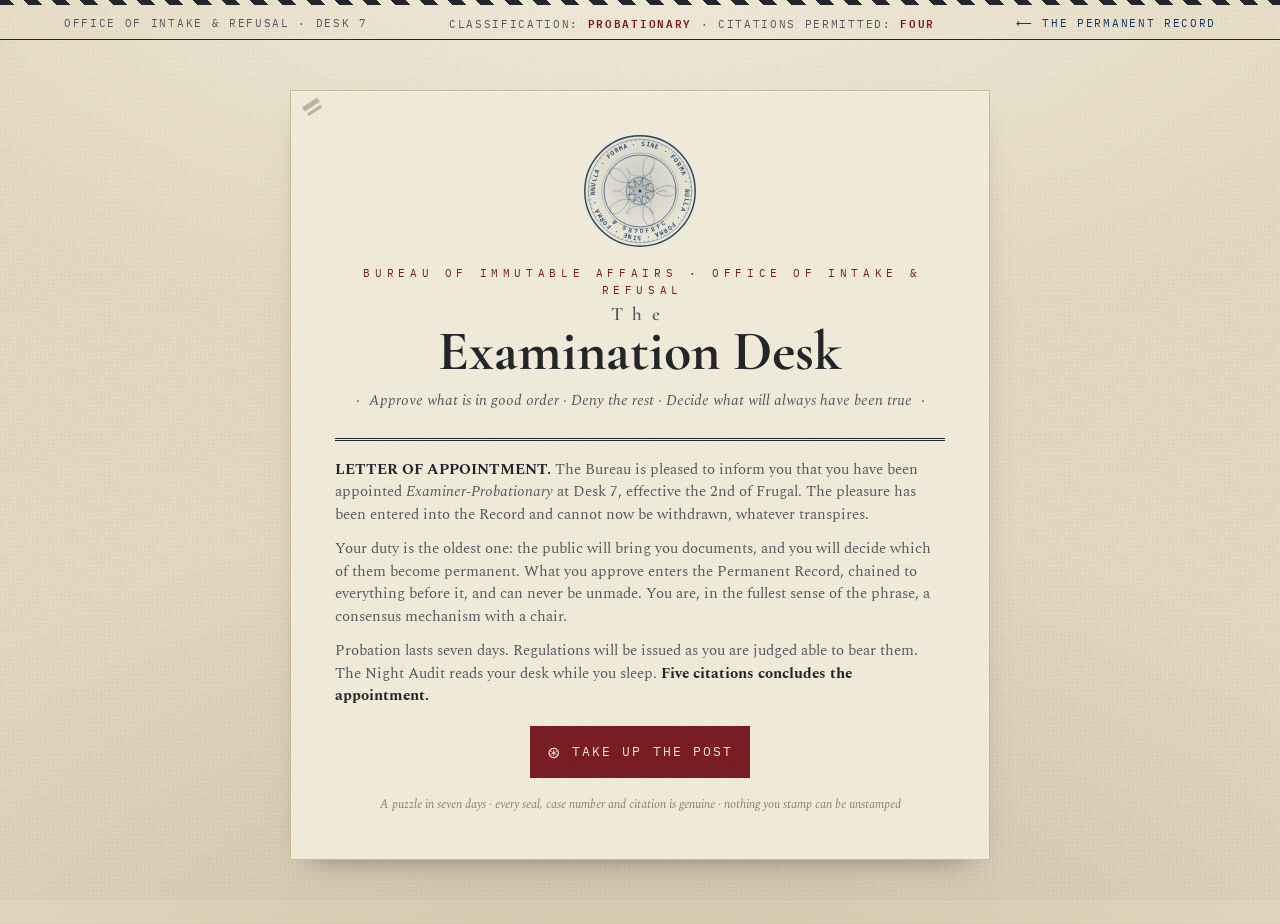
==== game.html @ d43292c6 "The Permanent Record + The Examination Desk A working toy blockchain in the costume of a government " ====
<!DOCTYPE html>
<html lang="en">
<head>
  <meta charset="UTF-8" />
  <meta name="viewport" content="width=device-width, initial-scale=1.0" />
  <title>The Examination Desk · Bureau of Immutable Affairs</title>
  <meta name="description" content="A bureaucratic puzzle game in seven days. You are the examiner at Desk 7 of the Permanent Record. Approve what is in good order. Deny the rest. Decide what will always have been true." />
  <link rel="icon" href="data:image/svg+xml,%3Csvg xmlns='http://www.w3.org/2000/svg' viewBox='0 0 24 24'%3E%3Crect x='3' y='3' width='18' height='18' fill='none' stroke='%237c1d24' stroke-width='2' rx='2'/%3E%3Cpath d='M7 12l3 3 7-7' fill='none' stroke='%237c1d24' stroke-width='2'/%3E%3C/svg%3E" />
  <link rel="stylesheet" href="styles.css" />
  <link rel="stylesheet" href="game.css" />
</head>
<body>
  <div class="grain" aria-hidden="true"></div>

  <!-- CLASSIFICATION BANNER -->
  <div class="banner">
    <div class="banner-row">
      <span>Office of Intake &amp; Refusal · Desk 7</span>
      <span>Classification: <b>Probationary</b> · Citations Permitted: <b>Four</b></span>
      <span><a class="banner-link" href="index.html">⟵ The Permanent Record</a></span>
    </div>
  </div>

  <div class="wrap g-wrap">

    <!-- ═══════════════ TITLE ═══════════════ -->
    <section class="screen active" id="scr-title">
      <div class="title-card sheet">
        <div class="title-crest" id="title-crest" aria-hidden="true"></div>
        <p class="eyebrow">Bureau of Immutable Affairs · Office of Intake &amp; Refusal</p>
        <h1 class="title-h1"><span class="the">The</span>Examination Desk</h1>
        <p class="motto">Approve what is in good order · Deny the rest · Decide what will always have been true</p>

        <div class="title-letter">
          <p><b>LETTER OF APPOINTMENT.</b> The Bureau is pleased to inform you that you have
          been appointed <i>Examiner-Probationary</i> at Desk 7, effective the 2nd of Frugal.
          The pleasure has been entered into the Record and cannot now be withdrawn, whatever
          transpires.</p>
          <p>Your duty is the oldest one: the public will bring you documents, and you will
          decide which of them become permanent. What you approve enters the Permanent Record,
          chained to everything before it, and can never be unmade. You are, in the fullest
          sense of the phrase, a consensus mechanism with a chair.</p>
          <p>Probation lasts seven days. Regulations will be issued as you are judged able to
          bear them. The Night Audit reads your desk while you sleep. <b>Five citations
          concludes the appointment.</b></p>
        </div>

        <div class="title-actions">
          <button class="btn btn-primary title-btn" id="btn-new"><span class="stamp-ico">⊛</span> Take Up the Post</button>
          <button class="btn title-btn" id="btn-continue" style="display:none">⤷ Resume Posting</button>
        </div>
        <p class="title-fine">A puzzle in seven days · every seal, case number and citation is genuine · nothing you stamp can be unstamped</p>
      </div>
    </section>

    <!-- ═══════════════ MORNING MEMO ═══════════════ -->
    <section class="screen" id="scr-memo">
      <div class="memo-sheet sheet">
        <div class="form-head">
          <div class="form-no" id="memo-date">DAY 1</div>
          <div class="form-title">Memorandum to Desk 7</div>
          <div class="form-sub" id="memo-from">Office of Conformity</div>
        </div>
        <div class="memo-subject">RE: <span id="memo-subject"></span></div>
        <div class="memo-body" id="memo-body"></div>
        <button class="btn btn-primary" id="memo-go"><span class="stamp-ico">⊛</span> Open the Wicket</button>
      </div>
    </section>

    <!-- ═══════════════ THE DESK ═══════════════ -->
    <section class="screen" id="scr-desk">
      <div class="hud">
        <div class="hud-cell"><span class="hud-k" id="hud-day">DAY 1 OF 7</span><span class="hud-v" id="hud-date"></span></div>
        <div class="hud-cell"><span class="hud-k">Queue</span><span class="hud-v" id="hud-queue"></span></div>
        <div class="hud-cell"><span class="hud-k">Commendations</span><span class="hud-v" id="hud-comm">0</span></div>
        <div class="hud-cell"><span class="hud-k">Citations</span><span class="hud-v" id="hud-cite"></span></div>
      </div>

      <div class="desk">
        <!-- THE COUNTER: the caller and their papers -->
        <div class="counter">
          <div class="caller" id="caller">
            <div class="caller-crest" id="caller-crest" aria-hidden="true"></div>
            <div class="caller-id">
              <div class="caller-name" id="caller-name"></div>
              <div class="caller-sub" id="caller-sub"></div>
            </div>
            <div class="dialogue" id="dialogue"></div>
          </div>
          <div id="docwrap"></div>
          <div class="slip" id="slip"></div>
        </div>

        <!-- YOUR SIDE OF THE WICKET -->
        <aside class="tools">
          <div class="tools-sheet sheet">
            <div class="tabs" id="tabs"></div>
            <div class="tabpanel" id="tabpanel"></div>
          </div>
          <div class="stampbar" id="stampbar">
            <button class="btn stamp-btn stamp-approve" id="btn-approve">⊛ APPROVE<small>enter into the Record</small></button>
            <button class="btn stamp-btn stamp-deny" id="btn-deny">✕ DENY<small>state your grounds</small></button>
          </div>
        </aside>
      </div>

      <!-- GROUNDS OF REFUSAL -->
      <div class="grounds" id="grounds" role="dialog" aria-label="Grounds of refusal">
        <div class="grounds-card sheet">
          <div class="form-head">
            <div class="form-no">FORM RX-2 · REFUSAL</div>
            <div class="form-title">State the Grounds</div>
            <div class="form-sub">A refusal without grounds is merely a mood, and moods are not filed.</div>
          </div>
          <div class="grounds-list" id="grounds-list"></div>
        </div>
      </div>
    </section>

    <!-- ═══════════════ CLOSE OF BUSINESS ═══════════════ -->
    <section class="screen" id="scr-summary">
      <div class="memo-sheet sheet">
        <div class="form-head">
          <div class="form-no" id="sum-date"></div>
          <div class="form-title" id="sum-title">Close of Business</div>
          <div class="form-sub">The Night Audit will now read your desk. Sleep is permitted but recorded.</div>
        </div>
        <div class="process-stats sum-stats" id="sum-stats"></div>
        <div class="memo-body" id="sum-body"></div>
        <button class="btn btn-primary" id="sum-next"><span class="stamp-ico">☾</span> Retire for the Night</button>
      </div>
    </section>

    <!-- ═══════════════ ENDING ═══════════════ -->
    <section class="screen" id="scr-ending">
      <div class="ending-sheet sheet">
        <div class="ending-head">
          <div class="form-no" id="end-no">ENDING</div>
          <h2 class="ending-title" id="end-title"></h2>
        </div>
        <div class="ending-body" id="end-body"></div>
        <div class="ending-epilogue" id="end-epilogue"></div>
        <div class="title-actions">
          <button class="btn" id="end-relive">↻ Relive the Final Day</button>
          <button class="btn btn-danger" id="end-again">⚠ Begin the Probation Again</button>
        </div>
        <p class="title-fine">Filed in perpetuity · witnessed by no one · this ending is valid only in the presence of all other endings</p>
      </div>
    </section>

  </div>

  <script src="src/sha256.js"></script>
  <script src="src/seal.js"></script>
  <script src="src/game/story.js"></script>
  <script src="src/game/engine.js"></script>
  <script src="src/game/ui.js"></script>
</body>
</html>
---- styles.css ----
/* =============================================================================
 * THE PERMANENT RECORD — Bureau of Immutable Affairs
 * styles.css : the house style of a government that has never thrown anything
 * away. Aged manila, three authorised inks, engraved type, rubber stamps.
 * ===========================================================================*/

@import url('https://fonts.googleapis.com/css2?family=Cormorant+Garamond:ital,wght@0,500;0,600;0,700;1,500&family=Spectral:ital,wght@0,400;0,500;0,600;1,400&family=Special+Elite&family=IBM+Plex+Mono:wght@400;500;600&display=swap');

:root {
  --paper:      #e9dec6;
  --paper-2:    #f1e9d4;
  --paper-3:    #f6f0df;
  --paper-edge: #cdbf9c;
  --ink:        #23262b;
  --ink-soft:   #565a60;
  --ink-faint:  #8b8472;
  --seal-red:   #7c1d24;
  --seal-red-2: #9b2226;
  --ministry:   #15375f;
  --green-ok:   #2f4733;
  --rule:       rgba(35, 38, 43, 0.22);
  --rule-soft:  rgba(35, 38, 43, 0.12);
  --line:       #cabb95;

  --display: 'Cormorant Garamond', 'Hoefler Text', Georgia, serif;
  --serif:   'Spectral', Georgia, 'Times New Roman', serif;
  --type:    'Special Elite', 'Courier New', monospace;
  --mono:    'IBM Plex Mono', 'Courier New', monospace;
}

* { box-sizing: border-box; }

html { -webkit-text-size-adjust: 100%; }

body {
  margin: 0;
  font-family: var(--serif);
  color: var(--ink);
  line-height: 1.55;
  background-color: var(--paper);
  background-image:
    radial-gradient(120% 80% at 50% -10%, rgba(255,251,238,0.7), rgba(255,251,238,0) 60%),
    radial-gradient(140% 120% at 50% 120%, rgba(70,55,25,0.16), rgba(70,55,25,0) 55%),
    repeating-linear-gradient(0deg, rgba(120,100,60,0.035) 0 1px, transparent 1px 4px),
    repeating-linear-gradient(90deg, rgba(120,100,60,0.035) 0 1px, transparent 1px 4px);
  min-height: 100vh;
}

/* Paper grain, fixed over everything ---------------------------------------*/
.grain {
  position: fixed; inset: 0; z-index: 9000; pointer-events: none;
  opacity: 0.5; mix-blend-mode: multiply;
  background-image: url("data:image/svg+xml,%3Csvg xmlns='http://www.w3.org/2000/svg' width='160' height='160'%3E%3Cfilter id='n'%3E%3CfeTurbulence type='fractalNoise' baseFrequency='0.8' numOctaves='2' stitchTiles='stitch'/%3E%3CfeColorMatrix type='saturate' values='0'/%3E%3C/filter%3E%3Crect width='100%25' height='100%25' filter='url(%23n)' opacity='0.4'/%3E%3C/svg%3E");
}

::selection { background: rgba(124, 29, 36, 0.22); }

.wrap { max-width: 1200px; margin: 0 auto; padding: 0 24px 64px; }

/* === CLASSIFICATION BANNER ================================================ */
.banner {
  border-bottom: 1.5px solid var(--ink);
  background:
    repeating-linear-gradient(45deg, var(--ink) 0 10px, transparent 10px 20px) top / 100% 5px no-repeat;
  padding-top: 8px;
}
.banner-row {
  max-width: 1200px; margin: 0 auto; padding: 7px 24px;
  display: flex; justify-content: space-between; gap: 16px; flex-wrap: wrap;
  font-family: var(--mono); font-size: 10.5px; letter-spacing: 0.16em;
  text-transform: uppercase; color: var(--ink-soft);
}
.banner-row b { color: var(--seal-red); font-weight: 600; }

/* === MASTHEAD ============================================================= */
.masthead {
  display: grid; grid-template-columns: auto 1fr auto; align-items: center;
  gap: 28px; padding: 30px 0 18px; border-bottom: 3px double var(--ink);
  position: relative;
}
.crest { width: 116px; height: 116px; flex: none; animation: emboss-in 1s ease both; }
.crest .seal { width: 100%; height: 100%; }

.masthead-mid { text-align: center; animation: fade-up 0.8s 0.05s ease both; }
.eyebrow {
  font-family: var(--mono); font-size: 11px; letter-spacing: 0.42em;
  text-transform: uppercase; color: var(--seal-red); margin: 0 0 6px;
  padding-left: 0.42em;
}
.masthead h1 {
  font-family: var(--display); font-weight: 700; font-size: clamp(34px, 6vw, 64px);
  line-height: 0.95; letter-spacing: 0.01em; margin: 0; color: var(--ink);
}
.masthead h1 .the { display: block; font-size: 0.34em; letter-spacing: 0.5em;
  font-weight: 600; color: var(--ink-soft); margin-bottom: 2px; }
.motto {
  font-style: italic; font-size: 15px; color: var(--ink-soft); margin: 10px 0 0;
  font-family: var(--serif);
}
.motto::before, .motto::after { content: '·'; margin: 0 0.6em; color: var(--seal-red); }

.dossier {
  text-align: right; font-family: var(--mono); font-size: 10.5px;
  letter-spacing: 0.12em; color: var(--ink-soft); line-height: 1.9;
  text-transform: uppercase; animation: fade-up 0.8s 0.12s ease both;
}
.dossier .k { color: var(--ink-faint); }
.dossier .v { color: var(--ink); }

@media (max-width: 720px) {
  .masthead { grid-template-columns: 1fr; justify-items: center; text-align: center;
    gap: 16px; padding: 24px 0 16px; }
  .crest { width: 94px; height: 94px; }
  .dossier { text-align: center; }
  .banner-row { justify-content: center; }
}

/* === NOW-SERVING TICKER =================================================== */
.ticker {
  margin-top: 14px; border: 1px solid var(--ink); background: var(--ink);
  color: var(--paper-2); overflow: hidden; white-space: nowrap;
  font-family: var(--mono); font-size: 11px; letter-spacing: 0.22em;
  text-transform: uppercase; animation: fade-up 0.8s 0.18s ease both;
}
.ticker-track { display: inline-block; padding: 7px 0; animation: ticker 26s linear infinite; }
.ticker-track span { padding: 0 2.5em; }
.ticker-track span::after { content: '✦'; margin-left: 2.5em; color: var(--seal-red-2); }

/* === VACANCY NOTICE (the game) ============================================ */
.vacancy {
  display: flex; align-items: center; gap: 16px; margin-top: 14px;
  border: 1.5px dashed var(--seal-red); background: rgba(124,29,36,0.05);
  padding: 12px 16px; text-decoration: none; color: var(--ink);
  transition: background 0.2s, box-shadow 0.2s, transform 0.08s;
  animation: fade-up 0.8s 0.2s ease both;
}
.vacancy:hover { background: rgba(124,29,36,0.1); box-shadow: 3px 3px 0 var(--ink); transform: translate(-1px,-1px); }
.vacancy-stamp {
  flex: none; font-family: var(--type); font-size: 14px; letter-spacing: 0.08em;
  color: var(--seal-red); border: 2.5px solid var(--seal-red); border-radius: 3px;
  padding: 4px 10px; transform: rotate(-6deg); box-shadow: 0 0 0 1.5px var(--seal-red) inset;
  opacity: 0.85; mix-blend-mode: multiply;
}
.vacancy-text { font-size: 13px; color: var(--ink-soft); line-height: 1.5; }
.vacancy-text b { color: var(--ink); }
.vacancy-text i { color: var(--seal-red); white-space: nowrap; }

/* === MAIN LAYOUT ========================================================== */
.cols {
  display: grid; grid-template-columns: 408px 1fr; gap: 38px; margin-top: 36px;
  align-items: start;
}
@media (max-width: 980px) { .cols { grid-template-columns: 1fr; gap: 30px; } }

/* === INTAKE / FORM ======================================================== */
.intake {
  position: sticky; top: 18px; animation: fade-up 0.8s 0.22s ease both;
}
@media (max-width: 980px) { .intake { position: static; } }

.sheet {
  background: var(--paper-3); border: 1px solid var(--paper-edge);
  box-shadow: 0 1px 0 rgba(255,255,255,0.6) inset, 0 14px 30px -22px rgba(40,30,10,0.7);
  padding: 22px 22px 26px; position: relative;
}
.sheet::after { /* faint corner staple */
  content: ''; position: absolute; top: 11px; left: 11px; width: 18px; height: 5px;
  background: var(--ink-faint); transform: rotate(-32deg); opacity: 0.5;
  box-shadow: 0 7px 0 -1px var(--ink-faint);
}

.form-head { border-bottom: 1.5px solid var(--ink); padding-bottom: 10px; margin-bottom: 6px; }
.form-no { font-family: var(--mono); font-size: 11px; letter-spacing: 0.2em;
  color: var(--seal-red); text-transform: uppercase; }
.form-title { font-family: var(--display); font-weight: 600; font-size: 23px;
  line-height: 1.05; margin: 3px 0 2px; }
.form-sub { font-size: 12px; color: var(--ink-soft); font-style: italic; }

.box { padding: 13px 0 11px; border-bottom: 1px dashed var(--rule-soft); }
.box:last-of-type { border-bottom: none; }
.box > label, .box-label {
  display: flex; align-items: baseline; gap: 8px; margin-bottom: 7px;
  font-family: var(--mono); font-size: 10.5px; letter-spacing: 0.14em;
  text-transform: uppercase; color: var(--ink-soft);
}
.box-num {
  font-weight: 600; color: var(--paper-3); background: var(--ink);
  padding: 1px 6px; letter-spacing: 0.1em; flex: none;
}

input[type="text"], select, textarea {
  width: 100%; font-family: var(--type); font-size: 16px; color: var(--ink);
  background: transparent; border: none; border-bottom: 1.5px solid var(--rule);
  padding: 5px 2px; border-radius: 0; outline: none;
  transition: border-color 0.2s, background 0.2s;
}
textarea { resize: vertical; min-height: 78px; line-height: 1.6;
  background-image: repeating-linear-gradient(transparent 0 27px, var(--rule-soft) 27px 28px);
  border: 1px solid var(--rule); padding: 4px 7px; }
input[type="text"]:focus, select:focus, textarea:focus {
  border-color: var(--seal-red); background: rgba(124,29,36,0.04);
}
input::placeholder, textarea::placeholder { color: var(--ink-faint); font-style: italic; }

select { -webkit-appearance: none; appearance: none; cursor: pointer;
  background-image: url("data:image/svg+xml,%3Csvg xmlns='http://www.w3.org/2000/svg' width='12' height='8'%3E%3Cpath d='M0 0l6 8 6-8z' fill='%237c1d24'/%3E%3C/svg%3E");
  background-repeat: no-repeat; background-position: right 4px center; padding-right: 22px; }

.affirm { display: flex; gap: 9px; align-items: flex-start; margin-top: 4px;
  font-size: 12.5px; color: var(--ink-soft); cursor: pointer; line-height: 1.45; }
.affirm input { appearance: none; -webkit-appearance: none; flex: none;
  width: 15px; height: 15px; border: 1.5px solid var(--ink); margin-top: 2px;
  cursor: pointer; background: var(--paper-3); position: relative; }
.affirm input:checked::after { content: '✕'; position: absolute; inset: -3px 0 0;
  text-align: center; font-family: var(--type); color: var(--seal-red); font-size: 16px; }

.row-2 { display: grid; grid-template-columns: 1fr 1fr; gap: 16px; }

.clearance-note { font-size: 11.5px; font-style: italic; color: var(--ink-faint);
  margin-top: 6px; min-height: 1.4em; }

/* === BUTTONS ============================================================== */
.btn {
  font-family: var(--mono); font-size: 12px; letter-spacing: 0.16em;
  text-transform: uppercase; cursor: pointer; border: 1.5px solid var(--ink);
  background: var(--paper-2); color: var(--ink); padding: 11px 16px;
  transition: transform 0.08s, background 0.2s, color 0.2s, box-shadow 0.2s;
}
.btn:hover { box-shadow: 3px 3px 0 var(--ink); transform: translate(-1px,-1px); }
.btn:active { transform: translate(1px,1px); box-shadow: 0 0 0 var(--ink); }
.btn:disabled { opacity: 0.45; cursor: not-allowed; box-shadow: none; transform: none; }

.btn-primary {
  width: 100%; margin-top: 16px; padding: 15px; font-size: 13px;
  background: var(--seal-red); color: var(--paper-3); border-color: var(--seal-red);
  display: flex; align-items: center; justify-content: center; gap: 10px;
}
.btn-primary:hover { box-shadow: 3px 3px 0 var(--ink); background: var(--seal-red-2); }
.btn-primary .stamp-ico { font-size: 16px; }

.btn-mini { padding: 7px 11px; font-size: 10.5px; }
.btn-ghost { background: transparent; }
.btn-danger { border-color: var(--seal-red); color: var(--seal-red); background: transparent; }
.btn-danger:hover { background: var(--seal-red); color: var(--paper-3); box-shadow: 3px 3px 0 var(--ink); }

.helper-row { display: flex; gap: 9px; margin-top: 11px; flex-wrap: wrap; }

/* === THE RECORD =========================================================== */
.record-head {
  display: flex; align-items: flex-end; justify-content: space-between;
  gap: 16px; border-bottom: 3px double var(--ink); padding-bottom: 12px;
  flex-wrap: wrap; animation: fade-up 0.8s 0.26s ease both;
}
.record-head h2 { font-family: var(--display); font-weight: 700;
  font-size: clamp(26px, 4vw, 40px); margin: 0; line-height: 1; }
.record-head .sub { font-family: var(--mono); font-size: 10.5px;
  letter-spacing: 0.18em; text-transform: uppercase; color: var(--ink-soft); margin-top: 5px; }

.verdict {
  display: inline-flex; align-items: center; gap: 9px; font-family: var(--mono);
  font-size: 11px; letter-spacing: 0.14em; text-transform: uppercase;
  border: 1.5px solid currentColor; padding: 7px 12px; font-weight: 600;
}
.verdict .dot { width: 8px; height: 8px; border-radius: 50%; background: currentColor; }
.verdict.good { color: var(--green-ok); }
.verdict.good .dot { animation: pulse 2.4s ease-in-out infinite; }
.verdict.bad { color: var(--seal-red-2); animation: alarm 0.9s steps(2) infinite; }

.toolbar { display: flex; gap: 9px; flex-wrap: wrap; margin: 16px 0 8px; align-items: center; }
.toolbar .count { font-family: var(--mono); font-size: 11px; color: var(--ink-soft);
  letter-spacing: 0.08em; margin-right: auto; }

/* === DOCUMENT CARD ======================================================== */
.docs { display: flex; flex-direction: column; gap: 26px; margin-top: 18px; }

.document {
  position: relative; background: var(--paper-2);
  border: 1px solid var(--paper-edge); border-left: 5px solid var(--ministry);
  padding: 20px 22px 16px 24px;
  box-shadow: 0 1px 0 rgba(255,255,255,0.55) inset, 0 18px 34px -26px rgba(40,30,10,0.85);
  animation: file-in 0.6s cubic-bezier(0.2,0.8,0.25,1) both;
}
.document.genesis { border-left-color: var(--seal-red); background: var(--paper-3); }
.document.void { border-left-color: var(--seal-red-2);
  background: repeating-linear-gradient(135deg, rgba(155,34,38,0.06) 0 16px, rgba(155,34,38,0.11) 16px 32px), var(--paper-2); }

/* binder-hole perforation along the top */
.document::before {
  content: ''; position: absolute; top: 7px; left: 24px; right: 18px; height: 6px;
  background-image: radial-gradient(circle 3px, rgba(35,38,43,0.4) 96%, transparent 100%);
  background-size: 26px 6px; background-repeat: repeat-x; opacity: 0.5;
}

.doc-top { display: flex; justify-content: space-between; align-items: flex-start;
  gap: 14px; margin: 8px 0 12px; }
.doc-id { font-family: var(--mono); font-weight: 600; font-size: 19px; letter-spacing: 0.04em; }
.doc-id small { display: block; font-size: 10px; letter-spacing: 0.2em;
  color: var(--ink-soft); text-transform: uppercase; font-weight: 400; }
.doc-clearance { font-family: var(--mono); font-size: 10px; letter-spacing: 0.14em;
  text-transform: uppercase; text-align: right; color: var(--ink-soft); }
.doc-clearance b { display: block; color: var(--ministry); font-size: 12px; letter-spacing: 0.1em; }
.document.genesis .doc-clearance b { color: var(--seal-red); }

.doc-body { display: grid; grid-template-columns: 1fr 152px; gap: 22px; align-items: start; }
@media (max-width: 560px) { .doc-body { grid-template-columns: 1fr; } .doc-seal { justify-self: center; } }

.field { margin-bottom: 11px; }
.field .lab { font-family: var(--mono); font-size: 9.5px; letter-spacing: 0.16em;
  text-transform: uppercase; color: var(--ink-faint); display: block; margin-bottom: 2px; }
.field .val { font-family: var(--type); font-size: 15.5px; color: var(--ink); }
.field .val.req { color: var(--ministry); }
.document.genesis .field .val.req { color: var(--seal-red); }

/* editable particulars — "unauthorised amendment" affordance */
.particulars {
  font-family: var(--type); font-size: 14.5px; line-height: 1.65; color: var(--ink);
  border: 1px dashed transparent; padding: 4px 6px; margin: 0 -6px;
  border-radius: 2px; transition: border-color 0.2s, background 0.2s; outline: none;
}
.particulars:hover { border-color: var(--rule-soft); }
.particulars:focus { border-color: var(--seal-red); background: rgba(124,29,36,0.05); }
.amend-hint { font-family: var(--mono); font-size: 9px; letter-spacing: 0.12em;
  text-transform: uppercase; color: var(--ink-faint); margin-top: 3px; opacity: 0; transition: opacity 0.2s; }
.particulars:hover ~ .amend-hint, .particulars:focus ~ .amend-hint { opacity: 0.8; }

.doc-seal { display: flex; flex-direction: column; align-items: center; gap: 8px; }
.seal-fig { display: flex; flex-direction: column; align-items: center; gap: 5px; margin: 0;
  padding: 6px; border: 1px solid transparent; border-radius: 3px;
  transition: background 0.3s, border-color 0.3s; }
.doc-seal .seal { width: 130px; height: 130px; display: block; transition: transform 0.8s ease; }
.seal-fig:hover .seal { transform: rotate(8deg) scale(1.03); }
.seal-cap { font-family: var(--mono); font-size: 8.5px; letter-spacing: 0.1em; line-height: 1.45;
  text-transform: uppercase; color: var(--ink-faint); text-align: center; max-width: 140px; }

/* the comparison: a Seal Presented appears beside the Seal of Record on tamper */
.seal-mismatch { display: none; width: 100%; padding: 5px 0; text-align: center;
  font-family: var(--mono); font-size: 9.5px; font-weight: 600; letter-spacing: 0.12em;
  text-transform: uppercase; color: var(--seal-red-2);
  border-top: 1.5px dashed var(--seal-red-2); border-bottom: 1.5px dashed var(--seal-red-2); }
.seal-fig.presented { display: none; }
.doc-seal.mismatch .seal-mismatch { display: block; animation: fade-up 0.4s ease both; }
.doc-seal.mismatch .seal-fig.presented { display: flex; animation: file-in 0.45s ease both; }
.doc-seal.mismatch .seal-fig.record { border-color: var(--rule-soft); background: rgba(21,55,95,0.05); }
.doc-seal.mismatch .seal-fig.record .seal-cap { color: var(--ministry); }
.doc-seal.mismatch .seal-fig.presented { border-color: rgba(155,34,38,0.4); background: rgba(155,34,38,0.07); }
.doc-seal.mismatch .seal-fig.presented .seal-cap { color: var(--seal-red-2); }

.doc-foot {
  margin-top: 14px; padding-top: 10px; border-top: 1px solid var(--rule-soft);
  display: grid; grid-template-columns: repeat(2, 1fr); gap: 6px 22px;
  font-family: var(--mono); font-size: 10.5px; color: var(--ink-soft); letter-spacing: 0.04em;
}
.doc-foot .k { color: var(--ink-faint); text-transform: uppercase; font-size: 9px; letter-spacing: 0.14em; }
.doc-foot .hash { color: var(--ink); word-break: break-all; }
.doc-foot .hash.ref { color: var(--ministry); }
.doc-foot .hash.bad { color: var(--seal-red-2); }
.doc-foot .ok-z { color: var(--green-ok); font-weight: 600; }

/* rubber stamps -------------------------------------------------------------*/
.stamp {
  position: absolute; font-family: var(--type); text-transform: uppercase;
  letter-spacing: 0.08em; padding: 5px 12px; border: 2.5px solid currentColor;
  font-size: 13px; line-height: 1.1; text-align: center; pointer-events: none;
  box-shadow: 0 0 0 1.5px currentColor inset; border-radius: 3px; opacity: 0.82;
  mix-blend-mode: multiply; font-weight: 400;
}
.stamp small { display: block; font-size: 8px; letter-spacing: 0.18em; opacity: 0.85; }
.stamp.filed { color: var(--green-ok); top: 14px; right: 18px; transform: rotate(8deg); }
.stamp.void  { color: var(--seal-red-2); top: 40%; right: 14%; transform: rotate(-13deg);
  font-size: 17px; border-width: 3px; animation: slam 0.4s cubic-bezier(0.2,1.4,0.3,1) both; }
.stamp.genesis { color: var(--seal-red); top: 14px; right: 18px; transform: rotate(6deg); }

/* === MINING OVERLAY ======================================================= */
.overlay {
  position: fixed; inset: 0; z-index: 9500; display: none;
  align-items: center; justify-content: center;
  background: radial-gradient(60% 60% at 50% 45%, rgba(20,18,12,0.55), rgba(20,18,12,0.82));
  backdrop-filter: blur(2px);
}
.overlay.show { display: flex; animation: fade-up 0.3s ease both; }
.process-card {
  background: var(--paper-3); border: 1.5px solid var(--ink); width: min(440px, 90vw);
  padding: 30px 28px 26px; text-align: center; position: relative;
  box-shadow: 0 30px 70px -30px rgba(0,0,0,0.7);
}
.process-card .form-no { display: block; margin-bottom: 10px; }
.stamp-graphic {
  width: 116px; height: 116px; margin: 6px auto 18px; position: relative;
  display: grid; place-items: center;
}
.stamp-graphic .ring { position: absolute; inset: 0; border: 3px solid var(--seal-red);
  border-radius: 50%; opacity: 0.25; }
.stamp-graphic .ring.r2 { inset: 12px; opacity: 0.4; }
.stamp-graphic .mark {
  font-family: var(--type); font-size: 13px; letter-spacing: 0.1em; color: var(--seal-red);
  text-transform: uppercase; line-height: 1.1; animation: stamp-pump 0.62s ease-in-out infinite;
}
.process-card.done .mark { color: var(--green-ok); animation: slam 0.4s cubic-bezier(0.2,1.4,0.3,1) both; }
.process-card.done .ring { border-color: var(--green-ok); }

.process-title { font-family: var(--display); font-size: 24px; font-weight: 600; margin: 0 0 4px; }
.process-sub { font-size: 13px; font-style: italic; color: var(--ink-soft); min-height: 2.6em; margin: 0 0 16px; }
.process-stats { font-family: var(--mono); font-size: 12px; letter-spacing: 0.05em;
  border-top: 1px solid var(--rule); padding-top: 14px; display: grid; gap: 7px; }
.process-stats .line { display: flex; justify-content: space-between; gap: 12px; }
.process-stats .k { color: var(--ink-faint); text-transform: uppercase; font-size: 10px; letter-spacing: 0.14em; }
.process-stats .v { color: var(--ink); font-weight: 600; }
.process-stats .v.num { color: var(--seal-red); font-size: 15px; }
.process-stats .v.hash { word-break: break-all; text-align: right; font-size: 11px; }
.process-stats .v.hash .z { color: var(--green-ok); }

/* === FOOTER =============================================================== */
.colophon {
  margin-top: 54px; border-top: 3px double var(--ink); padding-top: 22px;
  display: grid; grid-template-columns: 1fr 1.3fr; gap: 36px; align-items: start;
}
@media (max-width: 760px) { .colophon { grid-template-columns: 1fr; gap: 24px; } }
.colophon h3 { font-family: var(--mono); font-size: 11px; letter-spacing: 0.2em;
  text-transform: uppercase; color: var(--seal-red); margin: 0 0 10px; }
.colophon p { font-size: 13.5px; color: var(--ink-soft); margin: 0 0 11px; }
.colophon .key { font-family: var(--mono); font-size: 12px; color: var(--ink); }
.glossary { display: grid; gap: 7px; }
.glossary div { display: grid; grid-template-columns: 168px 1fr; gap: 12px;
  font-size: 12.5px; border-bottom: 1px dotted var(--rule-soft); padding-bottom: 6px; }
.glossary .term { font-family: var(--mono); font-size: 10.5px; letter-spacing: 0.08em;
  text-transform: uppercase; color: var(--ministry); align-self: start; padding-top: 2px; }
.glossary .gloss { color: var(--ink-soft); }
.fineprint { margin-top: 26px; text-align: center; font-style: italic; font-size: 12.5px;
  color: var(--ink-faint); min-height: 1.5em; }
.sigblock { margin-top: 14px; text-align: center; font-family: var(--mono);
  font-size: 10px; letter-spacing: 0.16em; text-transform: uppercase; color: var(--ink-faint); }

/* === ANIMATIONS =========================================================== */
@keyframes fade-up { from { opacity: 0; transform: translateY(14px); } to { opacity: 1; transform: none; } }
@keyframes emboss-in { from { opacity: 0; transform: scale(0.82) rotate(-8deg); } to { opacity: 1; transform: none; } }
@keyframes file-in { from { opacity: 0; transform: translateY(24px) rotate(-0.6deg); } to { opacity: 1; transform: none; } }
@keyframes ticker { from { transform: translateX(0); } to { transform: translateX(-50%); } }
@keyframes pulse { 0%,100% { opacity: 1; } 50% { opacity: 0.35; } }
@keyframes alarm { 0% { opacity: 1; } 50% { opacity: 0.55; } 100% { opacity: 1; } }
@keyframes slam { 0% { transform: var(--slam-from, rotate(-13deg)) scale(2.1); opacity: 0; }
  60% { opacity: 1; } 100% { transform: rotate(-13deg) scale(1); opacity: 0.85; } }
@keyframes stamp-pump { 0%,100% { transform: scale(1); } 45% { transform: scale(0.84) translateY(2px); } }

@media (prefers-reduced-motion: reduce) {
  *, *::before, *::after { animation-duration: 0.01ms !important; animation-iteration-count: 1 !important; }
  .ticker-track { animation: none; }
}
---- game.css ----
/* =============================================================================
 * THE EXAMINATION DESK — game.css
 * The house style of styles.css, extended to the wicket: a desk, two stamps,
 * a queue, and the several kinds of paper that decide a life.
 * ===========================================================================*/

.g-wrap { padding-top: 26px; }

.banner-link { color: var(--ministry); text-decoration: none; }
.banner-link:hover { color: var(--seal-red); }

/* === SCREENS ============================================================== */
.screen { display: none; }
.screen.active { display: block; animation: fade-up 0.5s ease both; }

.fade-line { opacity: 0; animation: fade-up 0.6s ease both; }

/* === TITLE ================================================================ */
.title-card {
  max-width: 700px; margin: 24px auto 0; text-align: center;
  padding: 40px 44px 34px;
}
.title-crest { width: 120px; height: 120px; margin: 0 auto 14px; }
.title-crest .seal { width: 100%; height: 100%; }
.title-h1 {
  font-family: var(--display); font-weight: 700; font-size: clamp(34px, 6vw, 56px);
  line-height: 0.95; margin: 0; color: var(--ink);
}
.title-h1 .the { display: block; font-size: 0.34em; letter-spacing: 0.5em;
  font-weight: 600; color: var(--ink-soft); margin-bottom: 2px; }

.title-letter {
  text-align: left; margin: 26px 0 8px; padding-top: 18px;
  border-top: 3px double var(--ink);
  font-size: 14.5px; color: var(--ink-soft);
}
.title-letter p { margin: 0 0 12px; }
.title-letter b { color: var(--ink); }

.title-actions { display: flex; gap: 12px; justify-content: center; flex-wrap: wrap; margin-top: 18px; }
.title-btn { min-width: 220px; }
.title-actions .btn-primary { width: auto; margin-top: 0; }
.title-fine { font-style: italic; font-size: 11.5px; color: var(--ink-faint); margin-top: 18px; }

/* === MEMO / SUMMARY / ENDING SHEETS ====================================== */
.memo-sheet, .ending-sheet { max-width: 680px; margin: 28px auto 0; padding: 28px 32px 30px; }
.memo-subject {
  font-family: var(--mono); font-size: 11px; letter-spacing: 0.14em;
  text-transform: uppercase; color: var(--ministry); margin: 12px 0 4px;
}
.memo-body { padding: 6px 0 4px; }
.memo-body p { font-family: var(--type); font-size: 14.5px; line-height: 1.7; margin: 0 0 13px; }

.sum-stats { margin: 14px 0 6px; border-bottom: 1px solid var(--rule); padding-bottom: 14px; }

.ending-head { border-bottom: 3px double var(--ink); padding-bottom: 12px; margin-bottom: 16px; }
.ending-title { font-family: var(--display); font-weight: 700; font-size: clamp(28px, 5vw, 44px); margin: 4px 0 0; line-height: 1; }
.ending-body p { font-size: 15px; line-height: 1.7; margin: 0 0 14px; color: var(--ink); }
.ending-epilogue { border-top: 1px dashed var(--rule); margin-top: 18px; padding-top: 14px; }
.ending-epilogue p { font-family: var(--type); font-size: 13.5px; line-height: 1.65; color: var(--ink-soft); margin: 0 0 10px; }
.epi-head { font-family: var(--mono); font-size: 10px; letter-spacing: 0.2em; color: var(--seal-red); margin-bottom: 10px; }

/* === HUD ================================================================== */
.hud {
  display: grid; grid-template-columns: repeat(4, auto); justify-content: space-between;
  gap: 10px 26px; border: 1.5px solid var(--ink); background: var(--paper-3);
  padding: 10px 18px; margin-bottom: 20px; flex-wrap: wrap;
}
.hud-cell { display: flex; flex-direction: column; gap: 1px; }
.hud-k { font-family: var(--mono); font-size: 9px; letter-spacing: 0.18em; text-transform: uppercase; color: var(--ink-faint); }
.hud-v { font-family: var(--mono); font-size: 14px; font-weight: 600; color: var(--ink); }
.cite-x { color: var(--seal-red-2); margin-right: 3px; }
.cite-o { color: var(--rule); margin-right: 3px; }
@media (max-width: 720px) { .hud { grid-template-columns: repeat(2, 1fr); } }

/* === DESK LAYOUT ========================================================== */
.desk { display: grid; grid-template-columns: 1fr 392px; gap: 28px; align-items: start; }
@media (max-width: 980px) { .desk { grid-template-columns: 1fr; } }

/* --- the caller ----------------------------------------------------------- */
.caller {
  display: grid; grid-template-columns: 72px 1fr; gap: 6px 16px; align-items: center;
  margin-bottom: 16px;
}
.caller-crest { width: 72px; height: 72px; grid-row: span 1; }
.caller-crest .seal { width: 100%; height: 100%; }
.caller-name { font-family: var(--type); font-size: 19px; color: var(--ink); }
.caller-sub { font-family: var(--mono); font-size: 10px; letter-spacing: 0.14em; text-transform: uppercase; color: var(--ink-faint); margin-top: 2px; }
.dialogue { grid-column: 1 / -1; }
.dialogue .speech {
  font-family: var(--type); font-size: 14.5px; line-height: 1.6; color: var(--ink);
  background: var(--paper-3); border: 1px solid var(--paper-edge);
  border-left: 4px solid var(--ink-faint);
  padding: 9px 14px; margin: 0 0 8px; max-width: 92%;
}

/* --- the document at the wicket -------------------------------------------- */
.gdoc { margin-bottom: 16px; }
.gdoc-grid { display: grid; grid-template-columns: 1fr 1fr; gap: 0 20px; }
@media (max-width: 560px) { .gdoc-grid { grid-template-columns: 1fr; } }
.mono-val { font-family: var(--mono); font-size: 13.5px; letter-spacing: 0.02em; word-break: break-all; }
.gdoc-part { font-size: 13.5px; line-height: 1.6; }

.ref-btn {
  font-family: var(--mono); font-size: 13.5px; color: var(--ministry);
  background: transparent; border: none; border-bottom: 1.5px dashed var(--ministry);
  padding: 1px 2px; cursor: pointer; letter-spacing: 0.02em;
}
.ref-btn:hover { color: var(--seal-red); border-color: var(--seal-red); }
.ref-verdict { display: block; font-size: 12px; font-style: italic; margin-top: 4px; min-height: 1.2em; }
.ref-verdict.ok { color: var(--green-ok); }
.ref-verdict.bad { color: var(--seal-red-2); }
.ref-verdict.shadowed { color: var(--ministry); }

.gstamp { font-size: 22px; border-width: 3.5px; top: 34%; right: 12%;
  animation: slam 0.4s cubic-bezier(0.2,1.4,0.3,1) both; }
.gstamp.g-approve { color: var(--green-ok); transform: rotate(-9deg); --slam-from: rotate(-9deg); }
.gstamp.g-deny { color: var(--seal-red-2); transform: rotate(-14deg); --slam-from: rotate(-14deg); }

/* a note pinned to a document ------------------------------------------------*/
.pinned-note {
  max-width: 78%; margin: -6px 0 16px auto; padding: 12px 16px;
  background: #efe6c8; border: 1px solid var(--paper-edge);
  box-shadow: 0 10px 22px -16px rgba(40,30,10,0.8);
  transform: rotate(-0.8deg); position: relative;
}
.pinned-note::before {
  content: '✂ – – – – –'; position: absolute; top: -9px; left: 14px;
  font-size: 10px; color: var(--ink-faint); letter-spacing: 2px; background: transparent;
}
.pin-from { font-family: var(--mono); font-size: 9.5px; letter-spacing: 0.14em;
  text-transform: uppercase; color: var(--ink-faint); margin-bottom: 5px; }
.pin-text { font-family: var(--type); font-size: 13.5px; line-height: 1.6; color: var(--ink); }

/* an interstitial note (no decision) ------------------------------------------*/
.note-card {
  background: #efe6c8; border: 1px solid var(--paper-edge);
  padding: 22px 26px; max-width: 640px; margin: 8px auto;
  box-shadow: 0 16px 30px -22px rgba(40,30,10,0.85); transform: rotate(-0.4deg);
}
.note-title { font-family: var(--mono); font-size: 10.5px; letter-spacing: 0.16em;
  text-transform: uppercase; color: var(--seal-red); margin-bottom: 12px; }
.note-line { font-family: var(--type); font-size: 14.5px; line-height: 1.7; color: var(--ink); margin: 0 0 12px; }
.note-actions { margin-top: 16px; }

/* --- result slip --------------------------------------------------------------*/
.slip { display: none; }
.slip.open {
  display: block; padding: 16px 18px; margin-top: 4px;
  border: 1.5px solid var(--ink); background: var(--paper-3);
  animation: file-in 0.45s ease both;
}
.slip-head { font-family: var(--mono); font-size: 12px; font-weight: 600;
  letter-spacing: 0.08em; text-transform: uppercase; }
.slip-good .slip-head { color: var(--green-ok); }
.slip-bad { border-color: var(--seal-red-2);
  background: repeating-linear-gradient(135deg, rgba(155,34,38,0.05) 0 14px, rgba(155,34,38,0.1) 14px 28px), var(--paper-3); }
.slip-bad .slip-head { color: var(--seal-red-2); }
.slip-cover { border-style: dashed; }
.slip-cover .slip-head { color: var(--ministry); }
.slip-body { font-size: 13px; color: var(--ink-soft); margin-top: 7px; line-height: 1.55; }
.slip-line { font-family: var(--type); font-size: 13.5px; color: var(--ink); margin-top: 10px;
  border-left: 3px solid var(--rule); padding-left: 12px; line-height: 1.6; }
.slip .btn { margin-top: 14px; }

/* === TOOLS (your side of the wicket) ====================================== */
.tools { position: sticky; top: 14px; display: flex; flex-direction: column; gap: 14px; }
@media (max-width: 980px) { .tools { position: static; } }

.tools-sheet { padding: 14px 16px 16px; }
.tabs { display: flex; gap: 6px; flex-wrap: wrap; border-bottom: 1.5px solid var(--ink); padding-bottom: 10px; }
.tab-btn {
  font-family: var(--mono); font-size: 10px; letter-spacing: 0.12em; text-transform: uppercase;
  background: transparent; border: 1px solid var(--rule); color: var(--ink-soft);
  padding: 6px 10px; cursor: pointer;
}
.tab-btn:hover { border-color: var(--ink); color: var(--ink); }
.tab-btn.on { background: var(--ink); color: var(--paper-3); border-color: var(--ink); }
.tab-btn.shadow-tab { border-style: dashed; border-color: var(--seal-red); color: var(--seal-red); }
.tab-btn.shadow-tab.on { background: var(--seal-red); color: var(--paper-3); }

.tabpanel { padding-top: 12px; max-height: 56vh; overflow-y: auto; }
.tp-head { font-family: var(--mono); font-size: 9.5px; letter-spacing: 0.18em;
  color: var(--seal-red); margin-bottom: 10px; }
.tp-head.shadow-head { color: var(--seal-red-2); }
.tp-note { font-size: 11.5px; font-style: italic; color: var(--ink-faint); margin-bottom: 12px; line-height: 1.5; }

.reg { margin-bottom: 13px; }
.reg-t { font-family: var(--mono); font-size: 11px; font-weight: 600; letter-spacing: 0.06em;
  text-transform: uppercase; color: var(--ink); margin-bottom: 3px; }
.reg-b { font-size: 12.5px; color: var(--ink-soft); line-height: 1.55; }
.reg-annex { border-top: 1px dashed var(--rule-soft); padding-top: 11px; margin-top: 13px; }

.tp-table { width: 100%; border-collapse: collapse; font-family: var(--mono); font-size: 11.5px; }
.tp-table td { border-bottom: 1px dotted var(--rule-soft); padding: 4px 2px; color: var(--ink-soft); }
.tp-table td:last-child { text-align: right; color: var(--ink); font-weight: 600; }
.tp-list { margin: 4px 0 0; padding-left: 18px; font-family: var(--mono); font-size: 11.5px; color: var(--ink-soft); }
.tp-list li { margin-bottom: 3px; }
.tp-memo { font-family: var(--type); font-size: 13px; line-height: 1.65; margin: 0 0 11px; color: var(--ink); }

/* ledger rows ------------------------------------------------------------------*/
.lg-row {
  display: grid; grid-template-columns: 108px 1fr; gap: 1px 10px;
  border-bottom: 1px dotted var(--rule-soft); padding: 6px 2px;
}
.lg-hash { font-family: var(--mono); font-size: 11px; font-weight: 600; color: var(--ministry); grid-row: span 2; align-self: start; }
.lg-who { font-family: var(--mono); font-size: 10.5px; color: var(--ink); }
.lg-what { font-size: 11.5px; color: var(--ink-soft); font-style: italic; grid-column: 2; }
.lg-date { font-family: var(--mono); font-size: 9px; letter-spacing: 0.1em; text-transform: uppercase; color: var(--ink-faint); grid-column: 2; }
.lg-shadow .lg-hash { color: var(--seal-red); }
.lg-removals { background: rgba(155,34,38,0.07); }
.lg-removals .lg-hash, .lg-removals .lg-what { color: var(--seal-red-2); font-style: normal; font-weight: 600; }

/* === STAMPS ================================================================ */
.stampbar { display: grid; grid-template-columns: 1fr 1fr; gap: 12px; }
.stamp-btn {
  padding: 16px 10px 13px; font-size: 15px; font-weight: 600; letter-spacing: 0.14em;
  display: flex; flex-direction: column; gap: 4px; align-items: center;
}
.stamp-btn small { font-size: 9px; font-weight: 400; letter-spacing: 0.14em; opacity: 0.75; }
.stamp-approve { border-color: var(--green-ok); color: var(--green-ok); background: var(--paper-2); }
.stamp-approve:hover { background: var(--green-ok); color: var(--paper-3); box-shadow: 3px 3px 0 var(--ink); }
.stamp-deny { border-color: var(--seal-red); color: var(--seal-red); background: var(--paper-2); }
.stamp-deny:hover { background: var(--seal-red); color: var(--paper-3); box-shadow: 3px 3px 0 var(--ink); }

/* === GROUNDS OF REFUSAL ==================================================== */
.grounds {
  position: fixed; inset: 0; z-index: 9500; display: none;
  align-items: center; justify-content: center;
  background: radial-gradient(60% 60% at 50% 45%, rgba(20,18,12,0.5), rgba(20,18,12,0.8));
  backdrop-filter: blur(2px); padding: 20px;
}
.grounds.open { display: flex; animation: fade-up 0.25s ease both; }
.grounds-card { width: min(520px, 94vw); padding: 24px 26px; max-height: 86vh; overflow-y: auto; }
.grounds-list { display: grid; gap: 8px; margin-top: 16px; }
.ground-btn {
  font-family: var(--type); font-size: 14px; text-align: left; cursor: pointer;
  background: var(--paper-2); border: 1.5px solid var(--rule); color: var(--ink);
  padding: 11px 14px; transition: border-color 0.15s, background 0.15s, transform 0.08s;
}
.ground-btn:hover { border-color: var(--seal-red); background: rgba(124,29,36,0.06); transform: translateX(3px); }
.ground-cancel { font-family: var(--mono); font-size: 10.5px; letter-spacing: 0.12em;
  text-transform: uppercase; color: var(--ink-faint); border-style: dashed; text-align: center; }
.ground-cancel:hover { border-color: var(--ink); background: transparent; transform: none; color: var(--ink); }
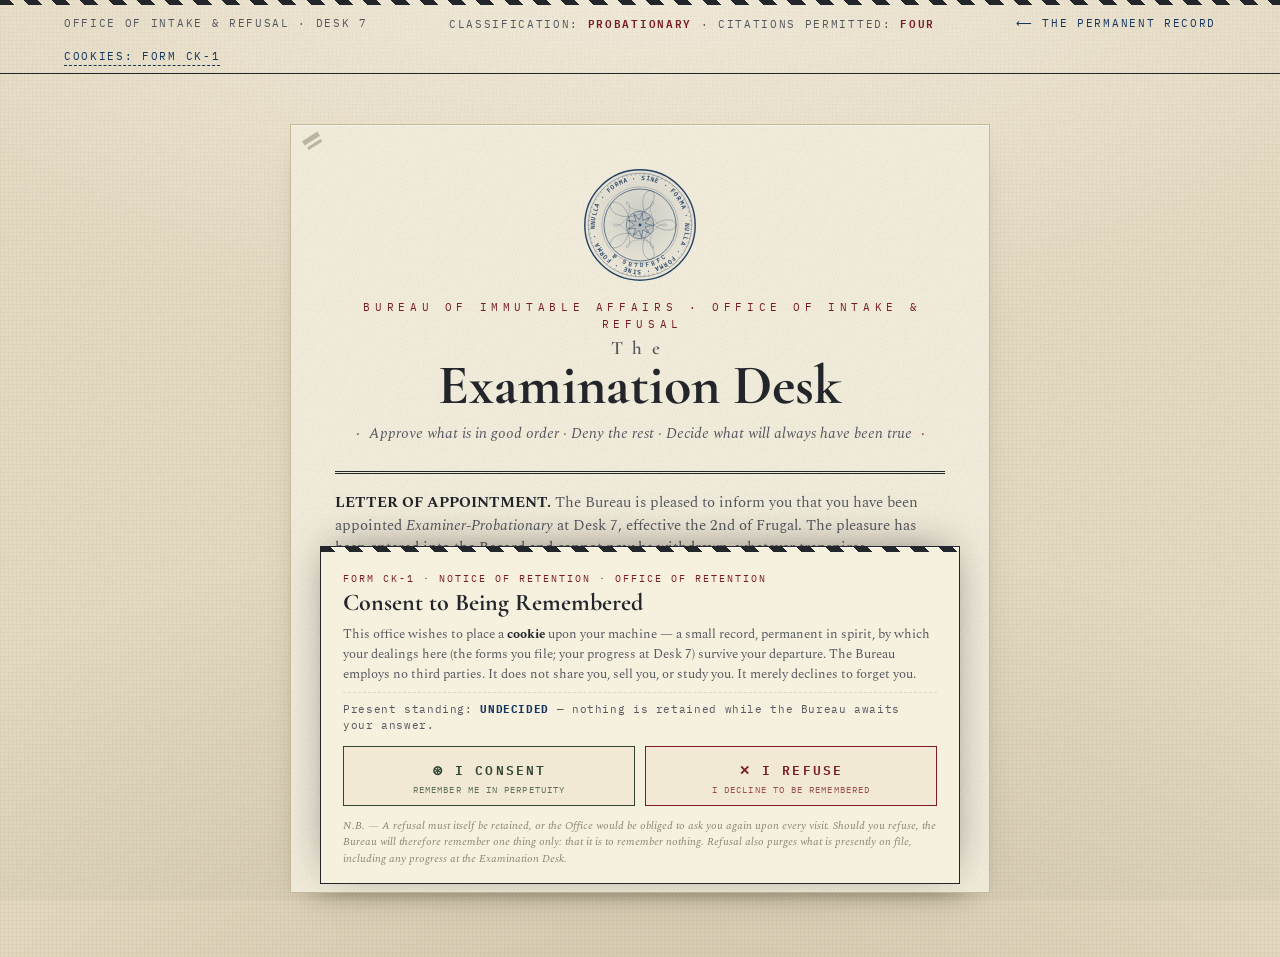
==== commit 88910e71: "Add Form CK-1 — the Office of Retention (cookie consent system) A genuine consent cookie that gates " ====
--- a/game.html
+++ b/game.html
@@ -152,6 +152,7 @@
 
   <script src="src/sha256.js"></script>
   <script src="src/seal.js"></script>
+  <script src="src/retention.js"></script>
   <script src="src/game/story.js"></script>
   <script src="src/game/engine.js"></script>
   <script src="src/game/ui.js"></script>
--- a/styles.css
+++ b/styles.css
@@ -430,6 +430,66 @@
 .sigblock { margin-top: 14px; text-align: center; font-family: var(--mono);
   font-size: 10px; letter-spacing: 0.16em; text-transform: uppercase; color: var(--ink-faint); }
 
+/* === FORM CK-1 · THE OFFICE OF RETENTION (cookies) ======================== */
+.ck-link {
+  font: inherit; letter-spacing: inherit; text-transform: inherit;
+  background: none; border: none; padding: 0; cursor: pointer;
+  color: var(--ministry); border-bottom: 1px dashed var(--ministry);
+}
+.ck-link:hover { color: var(--seal-red); border-color: var(--seal-red); }
+
+.ck-notice {
+  position: fixed; left: 0; right: 0; bottom: 0; z-index: 9800;
+  display: flex; justify-content: center; padding: 0 16px 16px;
+  pointer-events: none;
+  transform: translateY(110%); transition: transform 0.45s cubic-bezier(0.2, 0.8, 0.25, 1);
+}
+.ck-notice.show { transform: none; }
+.ck-card {
+  pointer-events: auto; width: min(640px, 100%);
+  background: var(--paper-3); border: 1.5px solid var(--ink);
+  box-shadow: 0 -6px 40px -12px rgba(20, 18, 12, 0.55), 0 1px 0 rgba(255,255,255,0.6) inset;
+  padding: 18px 22px 16px; position: relative;
+}
+.ck-card::before {
+  content: ''; position: absolute; top: 0; left: 0; right: 0; height: 5px;
+  background: repeating-linear-gradient(45deg, var(--ink) 0 10px, transparent 10px 20px);
+}
+.ck-no {
+  font-family: var(--mono); font-size: 10px; letter-spacing: 0.2em;
+  text-transform: uppercase; color: var(--seal-red); margin: 6px 0 4px;
+}
+.ck-title { font-family: var(--display); font-weight: 700; font-size: 24px; line-height: 1.05; }
+.ck-body { font-size: 13px; color: var(--ink-soft); line-height: 1.55; margin: 8px 0 6px; }
+.ck-body b { color: var(--ink); }
+.ck-standing {
+  font-family: var(--mono); font-size: 10.5px; letter-spacing: 0.06em;
+  color: var(--ink-soft); border-top: 1px dashed var(--rule-soft);
+  padding-top: 8px; margin: 8px 0 0;
+}
+.ck-standing b { color: var(--ministry); }
+.ck-actions { display: grid; grid-template-columns: 1fr 1fr; gap: 10px; margin-top: 12px; }
+.ck-btn { display: flex; flex-direction: column; gap: 3px; align-items: center; padding: 12px 8px 10px;
+  font-size: 13px; font-weight: 600; }
+.ck-btn small { font-size: 9px; font-weight: 400; letter-spacing: 0.12em; opacity: 0.75; }
+.ck-yes { border-color: var(--green-ok); color: var(--green-ok); }
+.ck-yes:hover { background: var(--green-ok); color: var(--paper-3); box-shadow: 3px 3px 0 var(--ink); }
+.ck-no-btn { border-color: var(--seal-red); color: var(--seal-red); }
+.ck-no-btn:hover { background: var(--seal-red); color: var(--paper-3); box-shadow: 3px 3px 0 var(--ink); }
+.ck-fine { font-size: 11px; font-style: italic; color: var(--ink-faint); line-height: 1.5; margin: 12px 0 0; }
+.ck-dismiss {
+  display: block; margin: 10px auto 0; background: none; border: none; cursor: pointer;
+  font-family: var(--mono); font-size: 9.5px; letter-spacing: 0.14em; text-transform: uppercase;
+  color: var(--ink-faint); border-bottom: 1px dotted var(--ink-faint); padding: 0 0 1px;
+}
+.ck-dismiss:hover { color: var(--ink); border-color: var(--ink); }
+.ck-stamped {
+  font-family: var(--type); font-size: 15px; letter-spacing: 0.06em; text-transform: uppercase;
+  color: var(--seal-red); text-align: center; padding: 22px 10px;
+  animation: slam 0.4s cubic-bezier(0.2,1.4,0.3,1) both; --slam-from: rotate(-2deg);
+}
+@media (max-width: 560px) { .ck-actions { grid-template-columns: 1fr; } }
+
 /* === ANIMATIONS =========================================================== */
 @keyframes fade-up { from { opacity: 0; transform: translateY(14px); } to { opacity: 1; transform: none; } }
 @keyframes emboss-in { from { opacity: 0; transform: scale(0.82) rotate(-8deg); } to { opacity: 1; transform: none; } }
